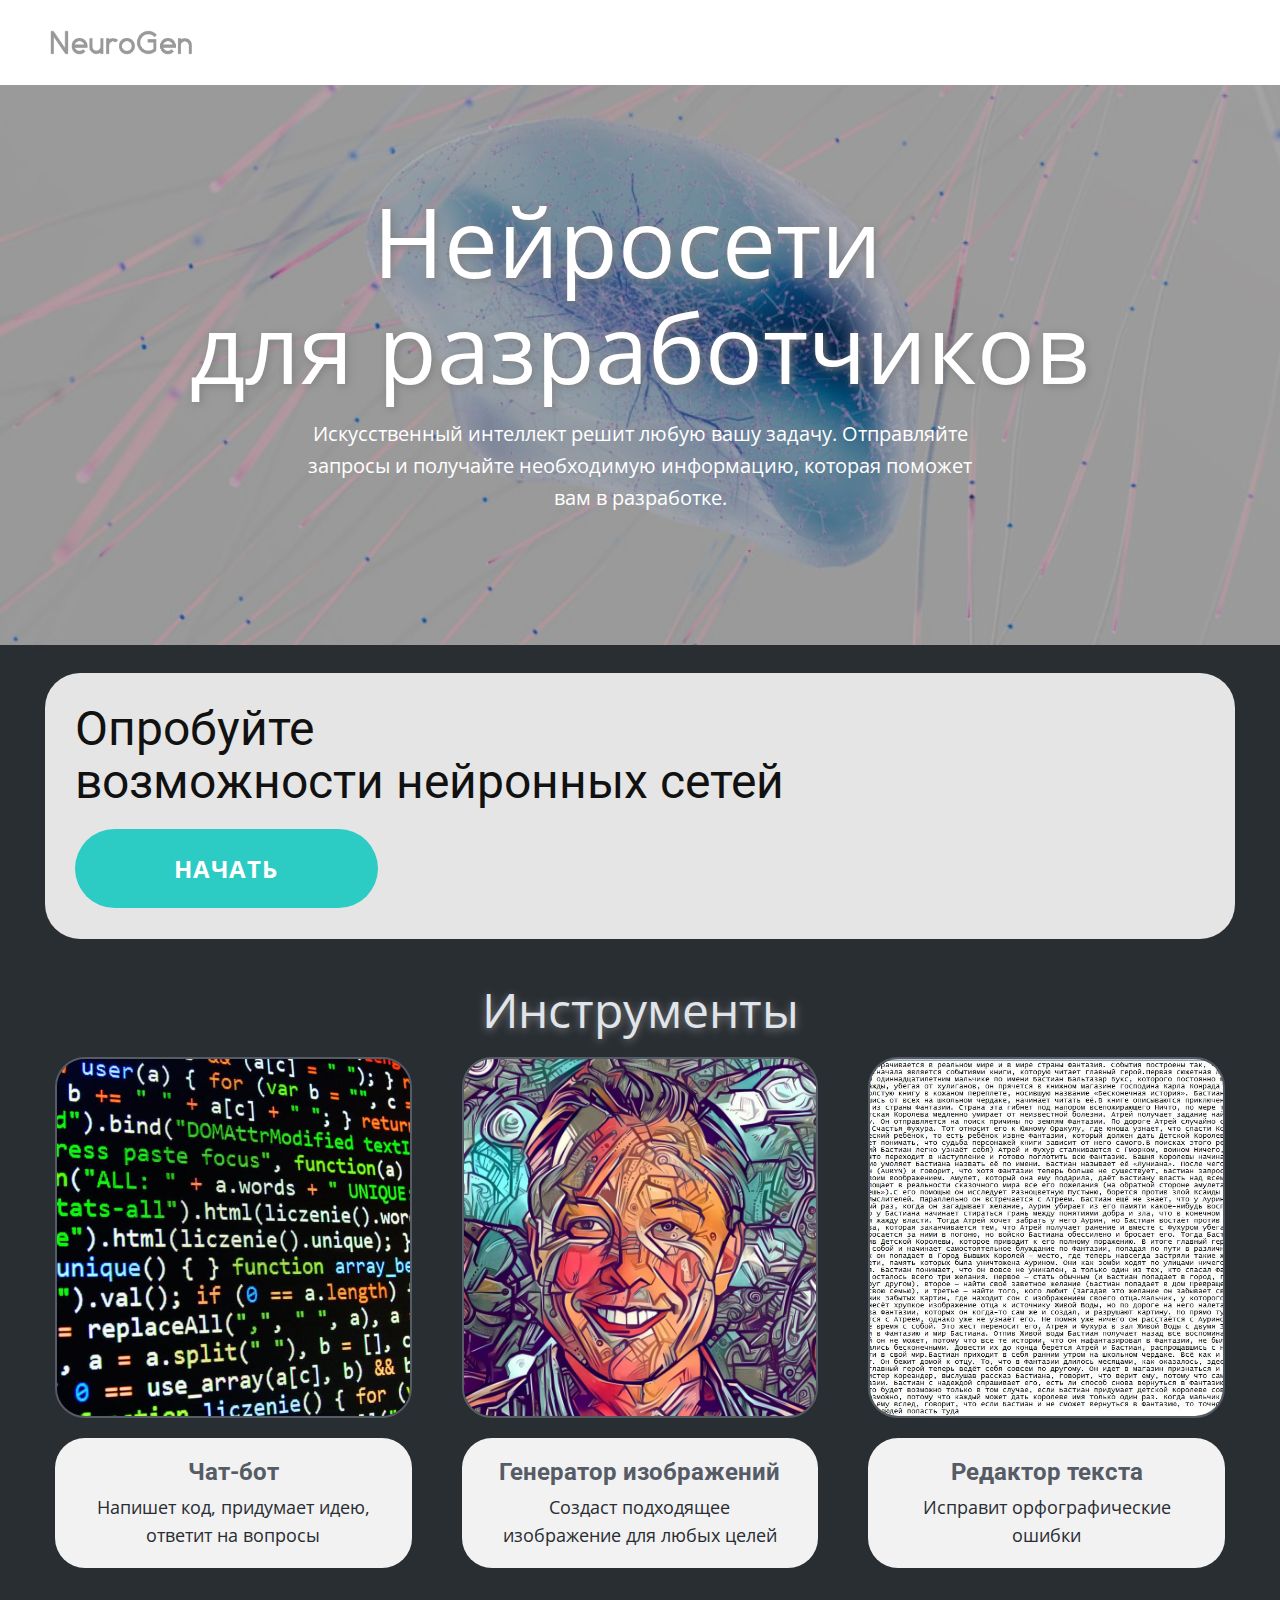
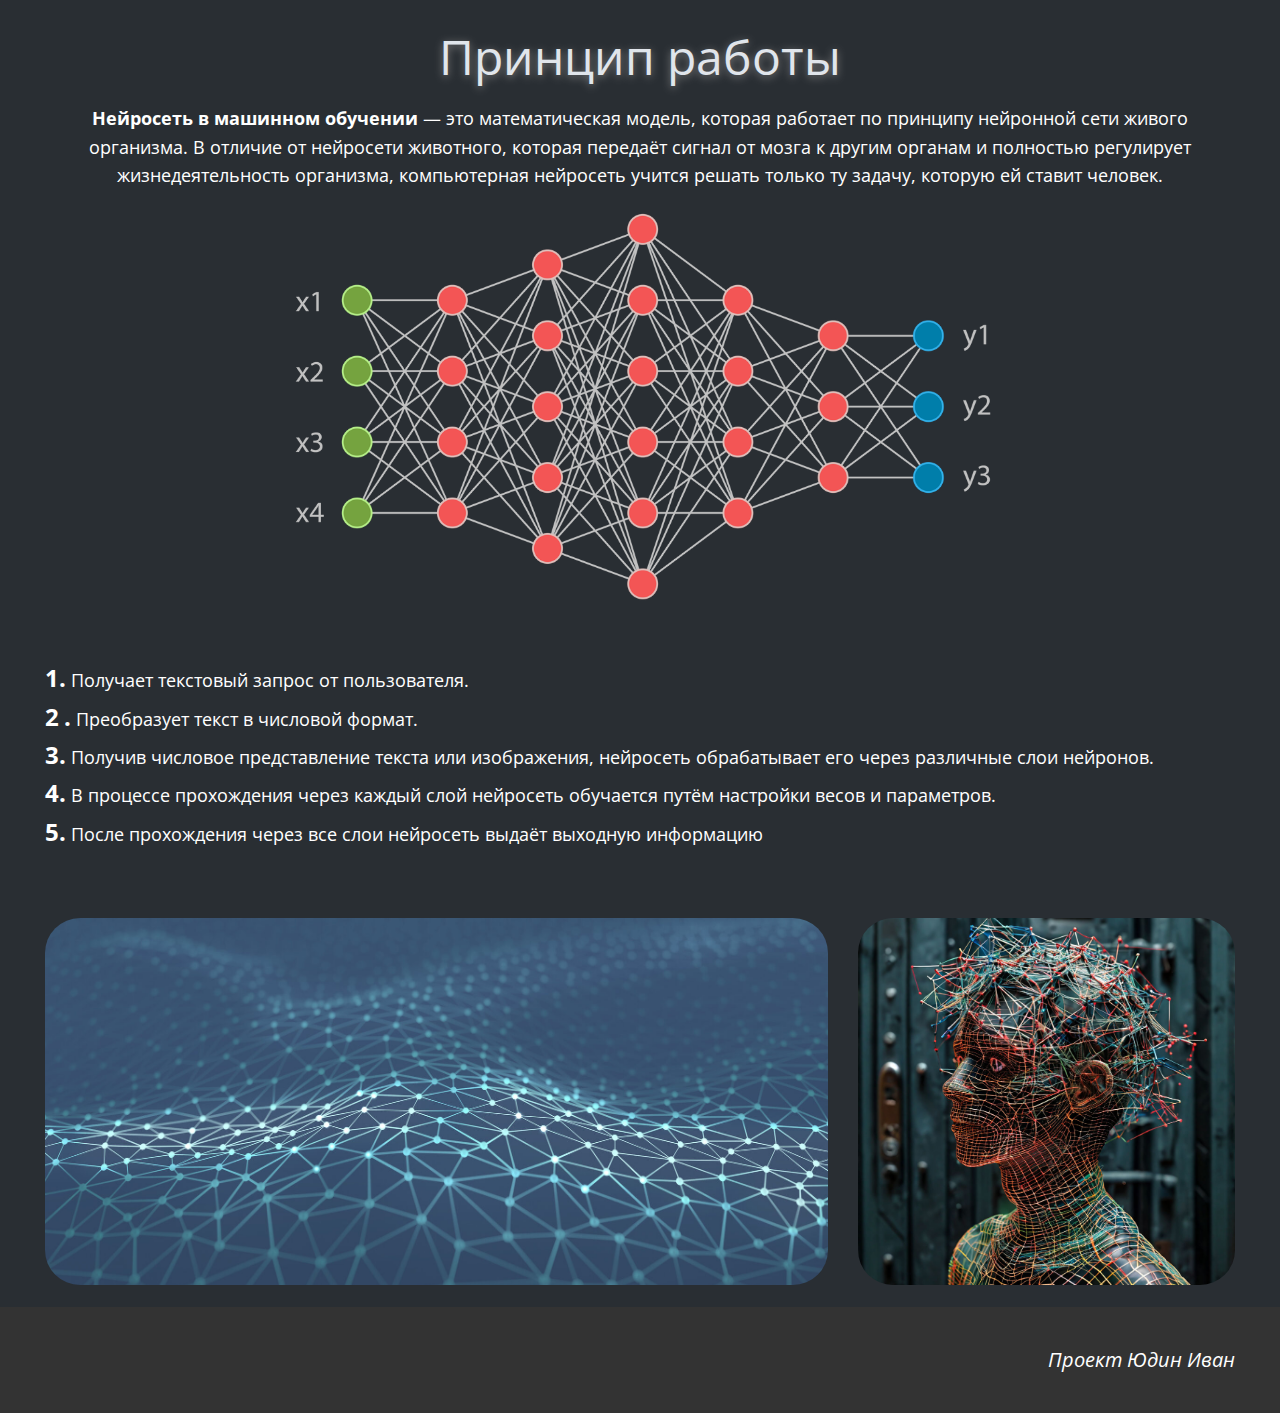
==== index.html @ 6a0258d7 "Add files via upload" ====
<!DOCTYPE html>
<html style="font-size: 16px" lang="ru">
  <head>
    <meta name="viewport" content="width=device-width, initial-scale=1.0" />
    <meta charset="utf-8" />
    <meta
      name="keywords"
      content="Разнообразные средства для разработки, Полезные инструменты программиста, Набор инструментов для разработчика, Управление версиями, Анализ кода, Инструментарий для создания приложений, Что говорят люди, Отладка приложений"
    />
    <meta name="description" content="" />
    <title>main</title>
    <link rel="stylesheet" href="nicepage.css" media="screen" />
    <link rel="stylesheet" href="index.css" media="screen" />
    <script
      class="u-script"
      type="text/javascript"
      src="jquery.js"
      defer=""
    ></script>
    <script
      class="u-script"
      type="text/javascript"
      src="nicepage.js"
      defer=""
    ></script>
    <meta name="generator" content="Nicepage 7.4.4, nicepage.com" />
    <link
      id="u-theme-google-font"
      rel="stylesheet"
      href="https://fonts.googleapis.com/css?family=Roboto:100,100i,300,300i,400,400i,500,500i,700,700i,900,900i|Open+Sans:300,300i,400,400i,500,500i,600,600i,700,700i,800,800i"
    />
    <script type="application/ld+json">
      {
        "@context": "http://schema.org",
        "@type": "Organization",
        "name": "",
        "logo": "images/NeuroGen_LOGO.png"
      }
    </script>
    <meta name="theme-color" content="#478ac9" />
    <meta property="og:title" content="main" />
    <meta property="og:type" content="website" />
    <meta data-intl-tel-input-cdn-path="intlTelInput/" />
  </head>
  <body
    data-home-page="main.html"
    data-home-page-title="main"
    data-path-to-root="./"
    data-include-products="false"
    class="u-body u-overlap u-overlap-contrast u-overlap-transparent u-xl-mode"
    data-lang="ru"
  >
    <header class="u-clearfix u-header u-palette-5-dark-3 u-header" id="header">
      <div class="u-clearfix u-sheet u-valign-middle u-sheet-1">
        <a
          href="./"
          data-page-id="48339952"
          class="u-image u-logo u-image-1"
          title="Страница 1"
          data-image-width="1890"
          data-image-height="303"
        >
          <img
            src="images/NeuroGen_LOGO.png"
            class="u-logo-image u-logo-image-1"
          />
        </a>
      </div>
    </header>
    <section
      class="u-clearfix u-image u-shading u-section-1"
      id="sec-a7bc"
      data-image-width="425"
      data-image-height="319"
    >
      <div class="u-clearfix u-sheet u-sheet-1">
        <h1 class="u-align-center u-custom-font u-text u-text-font u-text-1">
          Нейросети&nbsp;<br />для разработчиков
        </h1>
        <p
          class="u-align-center u-hidden-md u-hidden-sm u-hidden-xs u-text u-text-2"
        >
          Искусственный интеллект решит любую вашу задачу. Отправляйте запросы и
          получайте необходимую информацию, которая ​поможет вам в разработке.
        </p>
      </div>
    </section>
    <section
      class="u-clearfix u-container-align-center u-lightbox u-palette-1-dark-3 u-section-2"
      id="sec-fe4e"
    >
      <div class="u-clearfix u-sheet u-valign-middle u-sheet-1">
        <div
          class="data-layout-selected u-clearfix u-expanded-width u-gutter-30 u-layout-wrap u-layout-wrap-1"
        >
          <div class="u-layout">
            <div class="u-layout-row">
              <div
                class="u-container-align-center-sm u-container-align-center-xs u-container-style u-grey-10 u-layout-cell u-radius u-shape-round u-size-60 u-layout-cell-1"
              >
                <div
                  class="u-container-layout u-valign-top u-container-layout-1"
                >
                  <h2
                    class="u-align-center-sm u-align-center-xs u-align-left-lg u-align-left-md u-align-left-xl u-text u-text-default u-text-1"
                  >
                    Опробуйте<br />возможности нейронных сетей
                  </h2>
                  <a
                    href="tools.html"
                    data-page-id="136005685"
                    class="u-align-center-sm u-align-center-xs u-align-left-lg u-align-left-md u-align-left-xl u-border-0 u-btn u-button-style u-hover-feature u-palette-4-base u-btn-1"
                    title="tools"
                    >НАЧАТЬ
                  </a>
                </div>
              </div>
            </div>
          </div>
        </div>
      </div>
    </section>
    <section class="u-clearfix u-shading u-section-3" id="sec-b5f5">
      <div class="u-clearfix u-sheet u-sheet-1">
        <h2
          class="u-align-center u-custom-font u-text u-text-font u-text-palette-5-light-2 u-text-1"
        >
          Инструменты
        </h2>
        <div class="u-expanded-width u-list u-list-1">
          <div class="u-repeater u-repeater-1">
            <div
              class="u-container-style u-hover-feature u-list-item u-repeater-item u-list-item-1"
            >
              <div
                class="u-container-layout u-similar-container u-valign-top u-container-layout-1"
              >
                <img
                  class="u-border-2 u-border-palette-5-dark-2 u-expanded-width u-image u-image-round u-radius u-image-1"
                  src="images/7470c218dc765124f97b22f5191382a1.1000x667x1.jpg"
                  alt=""
                  data-image-width="1000"
                  data-image-height="667"
                  data-href="tools.html"
                  data-page-id="136005685"
                  title="tools"
                />
                <div
                  class="u-container-align-center-sm u-container-align-center-xs u-container-style u-expanded-width u-grey-5 u-group u-radius u-shape-round u-group-1"
                  data-href="tools.html"
                  data-page-id="136005685"
                  title="tools"
                >
                  <div class="u-container-layout u-container-layout-2">
                    <h6
                      class="u-align-center u-text u-text-default u-text-palette-5-dark-2 u-text-2"
                    >
                      Чат-бот
                    </h6>
                    <p
                      class="u-align-center u-text u-text-default u-text-palette-5-dark-3 u-text-3"
                    >
                      Напишет код, придумает идею, ответит на вопросы
                    </p>
                  </div>
                </div>
              </div>
            </div>
            <div
              class="u-container-style u-hover-feature u-list-item u-repeater-item u-list-item-2"
            >
              <div
                class="u-container-layout u-similar-container u-valign-top u-container-layout-3"
              >
                <img
                  class="u-border-2 u-border-palette-5-dark-2 u-expanded-width u-image u-image-round u-radius u-image-2"
                  src="images/i.webp"
                  alt=""
                  data-image-width="1536"
                  data-image-height="1620"
                  data-href="tools.html"
                  data-page-id="136005685"
                  title="tools"
                />
                <div
                  class="u-container-style u-expanded-width u-grey-5 u-group u-radius u-shape-round u-group-2"
                  data-href="tools.html"
                  data-page-id="136005685"
                  title="tools"
                >
                  <div class="u-container-layout u-container-layout-4">
                    <h6
                      class="u-align-center u-text u-text-default u-text-palette-5-dark-2 u-text-4"
                    >
                      <a
                        class="u-active-none u-border-none u-btn u-button-link u-button-style u-hover-none u-none u-btn-1"
                        href="tools.html"
                        data-page-id="136005685"
                        >Генератор изображений
                      </a>
                    </h6>
                    <p
                      class="u-align-center u-text u-text-default u-text-palette-5-dark-3 u-text-5"
                    >
                      Создаст подходящее изображение для любых целей
                    </p>
                  </div>
                </div>
              </div>
            </div>
            <div
              class="u-container-style u-hover-feature u-list-item u-repeater-item u-list-item-3"
            >
              <div
                class="u-container-layout u-similar-container u-valign-top u-container-layout-5"
              >
                <img
                  class="u-border-2 u-border-palette-5-dark-2 u-expanded-width u-image u-image-round u-radius u-image-3"
                  src="images/2318.jpg"
                  alt=""
                  data-image-width="896"
                  data-image-height="657"
                  data-href="tools.html"
                  data-page-id="136005685"
                  title="tools"
                />
                <div
                  class="u-container-style u-expanded-width u-grey-5 u-group u-radius u-shape-round u-group-3"
                  data-href="tools.html"
                  data-page-id="136005685"
                  title="tools"
                >
                  <div class="u-container-layout u-container-layout-6">
                    <h6
                      class="u-align-center u-text u-text-default u-text-palette-5-dark-2 u-text-6"
                    >
                      Редактор текста
                    </h6>
                    <p
                      class="u-align-center u-text u-text-default u-text-palette-5-dark-3 u-text-7"
                    >
                      Исправит орфографические ошибки
                    </p>
                  </div>
                </div>
              </div>
            </div>
          </div>
        </div>
      </div>
    </section>
    <section
      class="u-clearfix u-palette-1-dark-3 u-section-4"
      id="carousel_8dae"
    >
      <div class="u-clearfix u-sheet u-sheet-1">
        <h2
          class="u-align-center u-custom-font u-text u-text-font u-text-palette-5-light-2 u-text-1"
        >
          Принцип работы
        </h2>
        <p class="u-align-center u-text u-text-2">
          <span style="font-weight: 700">Нейросеть в машинном обучении</span> —
          это математическая модель, которая работает по принципу нейронной сети
          живого организма. В отличие от нейросети животного, которая передаёт
          сигнал от мозга к другим органам и полностью регулирует
          жизнедеятельность организма, компьютерная нейросеть учится решать
          только ту задачу, которую ей ставит человек.
        </p>
        <img
          class="u-expanded-width-md u-expanded-width-sm u-expanded-width-xs u-image u-image-contain u-image-default u-image-1"
          src="images/9fbd3c38-06eb-479f-2064-cbab40b7bb17.png"
          alt=""
          data-image-width="1200"
          data-image-height="773"
        />
        <p class="u-align-left u-text u-text-3">
          <span style="font-weight: 700">
            <span style="font-size: 1.5rem">1.</span>
          </span>
          Получает текстовый запрос от пользователя.&nbsp;&nbsp;<br />
          <span style="font-weight: 700; font-size: 1.5rem">2</span>
          <span style="font-size: 1.5rem; font-weight: 700">.</span> Преобразует
          текст в числовой формат.&nbsp;&nbsp;<br />
          <span style="font-weight: 700; font-size: 1.5rem">3.</span> Получив
          числовое представление текста или изображения, нейросеть обрабатывает
          его через различные слои нейронов.&nbsp;&nbsp;<br />
          <span style="font-weight: 700; font-size: 1.5rem">4.</span> В процессе
          прохождения через каждый слой нейросеть обучается&nbsp;путём настройки
          весов и параметров.&nbsp;<br />
          <span style="font-weight: 700; font-size: 1.5rem">5.</span> После
          прохождения через все слои нейросеть выдаёт выходную информацию
        </p>
      </div>
    </section>
    <section
      class="u-clearfix u-container-align-center u-palette-1-dark-3 u-section-5"
      id="carousel_7d79"
    >
      <div class="u-clearfix u-sheet u-valign-middle u-sheet-1">
        <div
          class="data-layout-selected u-clearfix u-expanded-width u-gutter-30 u-layout-wrap u-layout-wrap-1"
        >
          <div class="u-layout">
            <div class="u-layout-col">
              <div class="u-size-60">
                <div class="u-layout-row">
                  <div
                    class="u-container-align-center u-container-style u-image u-image-round u-layout-cell u-radius u-size-40 u-image-1"
                    data-image-width="425"
                    data-image-height="319"
                  >
                    <div class="u-container-layout u-container-layout-1"></div>
                  </div>
                  <div
                    class="u-container-align-center u-container-style u-image u-image-round u-layout-cell u-radius u-size-20 u-image-2"
                    data-image-width="425"
                    data-image-height="283"
                  >
                    <div class="u-container-layout u-container-layout-2"></div>
                  </div>
                </div>
              </div>
            </div>
          </div>
        </div>
      </div>
    </section>
    <style class="u-overlap-style">
      .u-overlap:not(.u-sticky-scroll) .u-header {
        background-color: #ffffff !important;
      }
    </style>

    <footer
      class="u-align-center u-clearfix u-container-align-center u-footer u-grey-80 u-footer"
      id="footer"
    >
      <div class="u-clearfix u-sheet u-valign-middle u-sheet-1">
        <p class="u-align-right u-small-text u-text u-text-variant u-text-1">
          Проект Юдин Иван
        </p>
      </div>
    </footer>
    <span
      style="
        height: 64px;
        width: 64px;
        margin-left: 0px;
        margin-right: auto;
        margin-top: 0px;
        background-image: none;
        right: 20px;
        bottom: 20px;
        padding: 15px;
      "
      class="u-back-to-top u-icon u-icon-circle u-opacity u-opacity-85 u-palette-1-base"
      data-href="#"
      ><svg
        class="u-svg-link"
        preserveAspectRatio="xMidYMin slice"
        viewBox="0 0 551.13 551.13"
      >
        <use
          xmlns:xlink="http://www.w3.org/1999/xlink"
          xlink:href="#svg-1d98"
        ></use></svg>
        <svg
        class="u-svg-content"
        enable-background="new 0 0 551.13 551.13"
        viewBox="0 0 551.13 551.13"
        xmlns="http://www.w3.org/2000/svg"
        id="svg-1d98"
        >
        <path
          d="m275.565 189.451 223.897 223.897h51.668l-275.565-275.565-275.565 275.565h51.668z"
        ></path></svg>
      </span>
  </body>
</html>
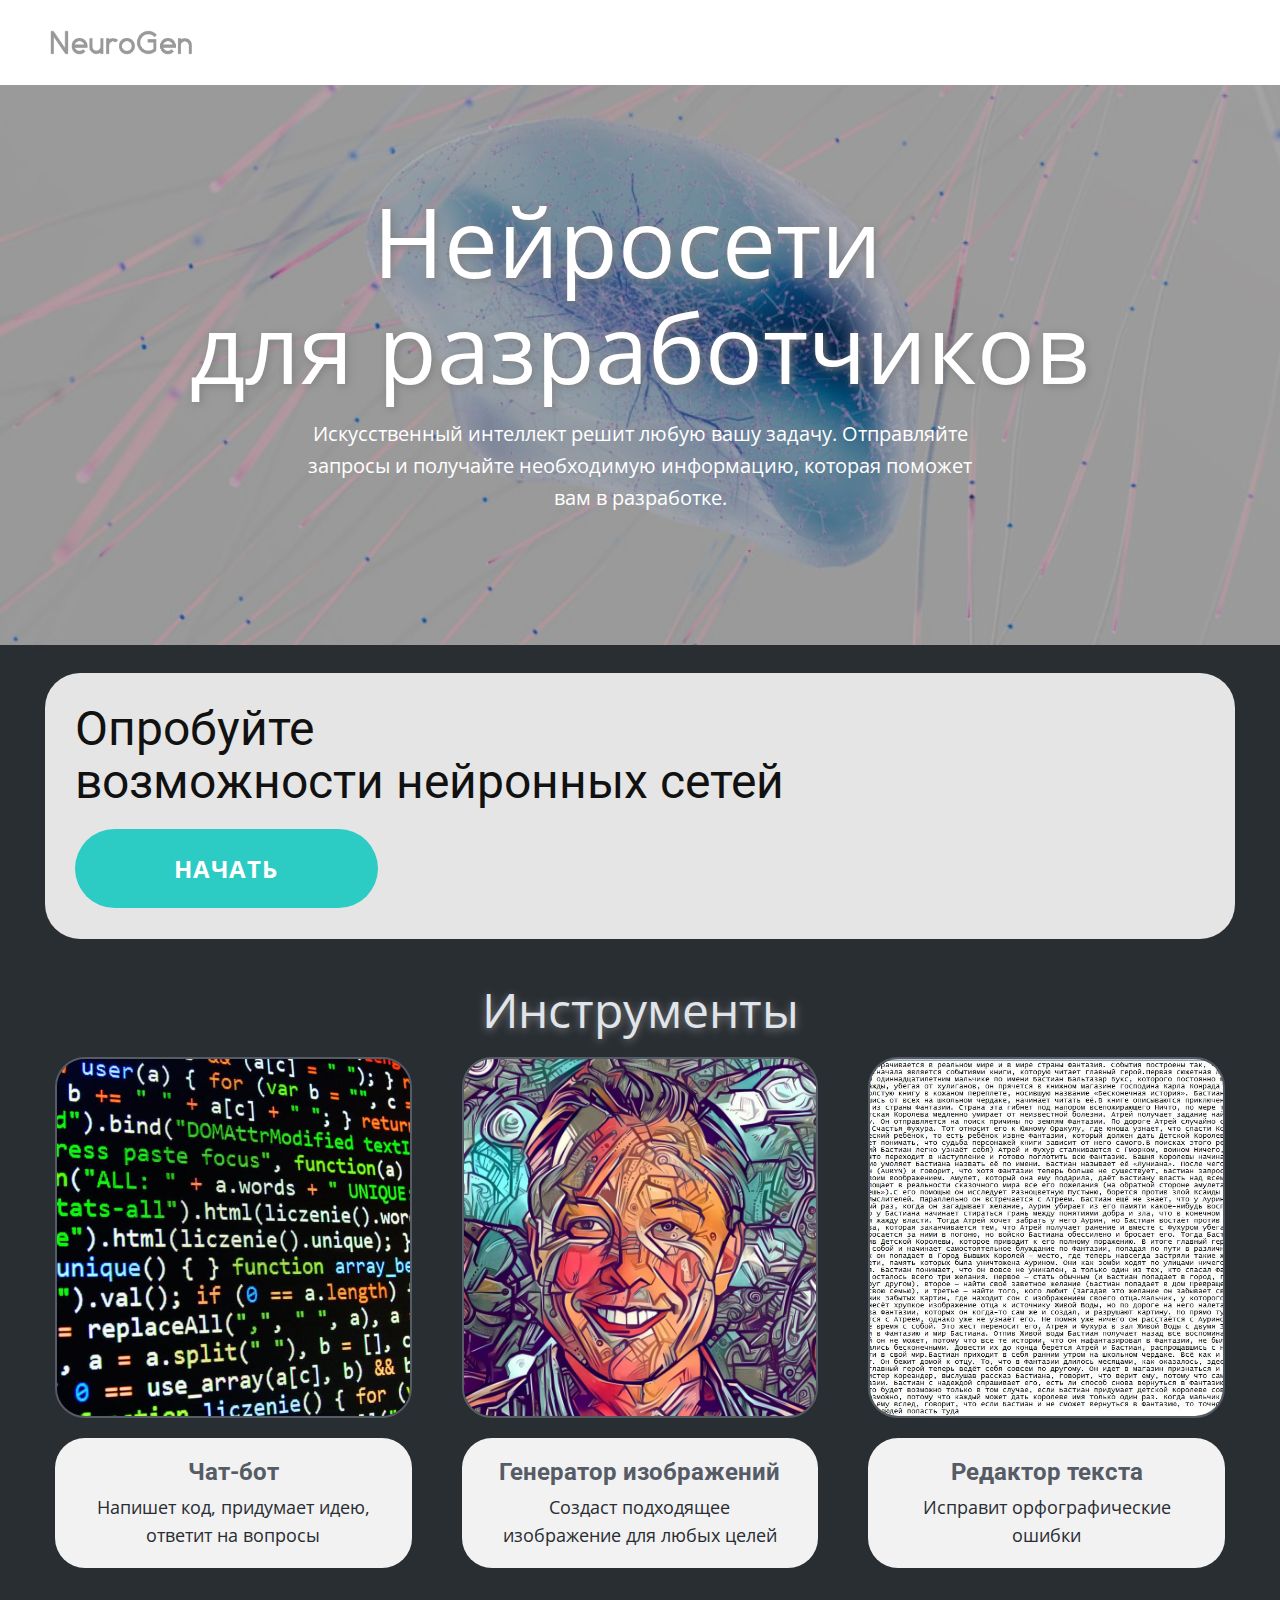
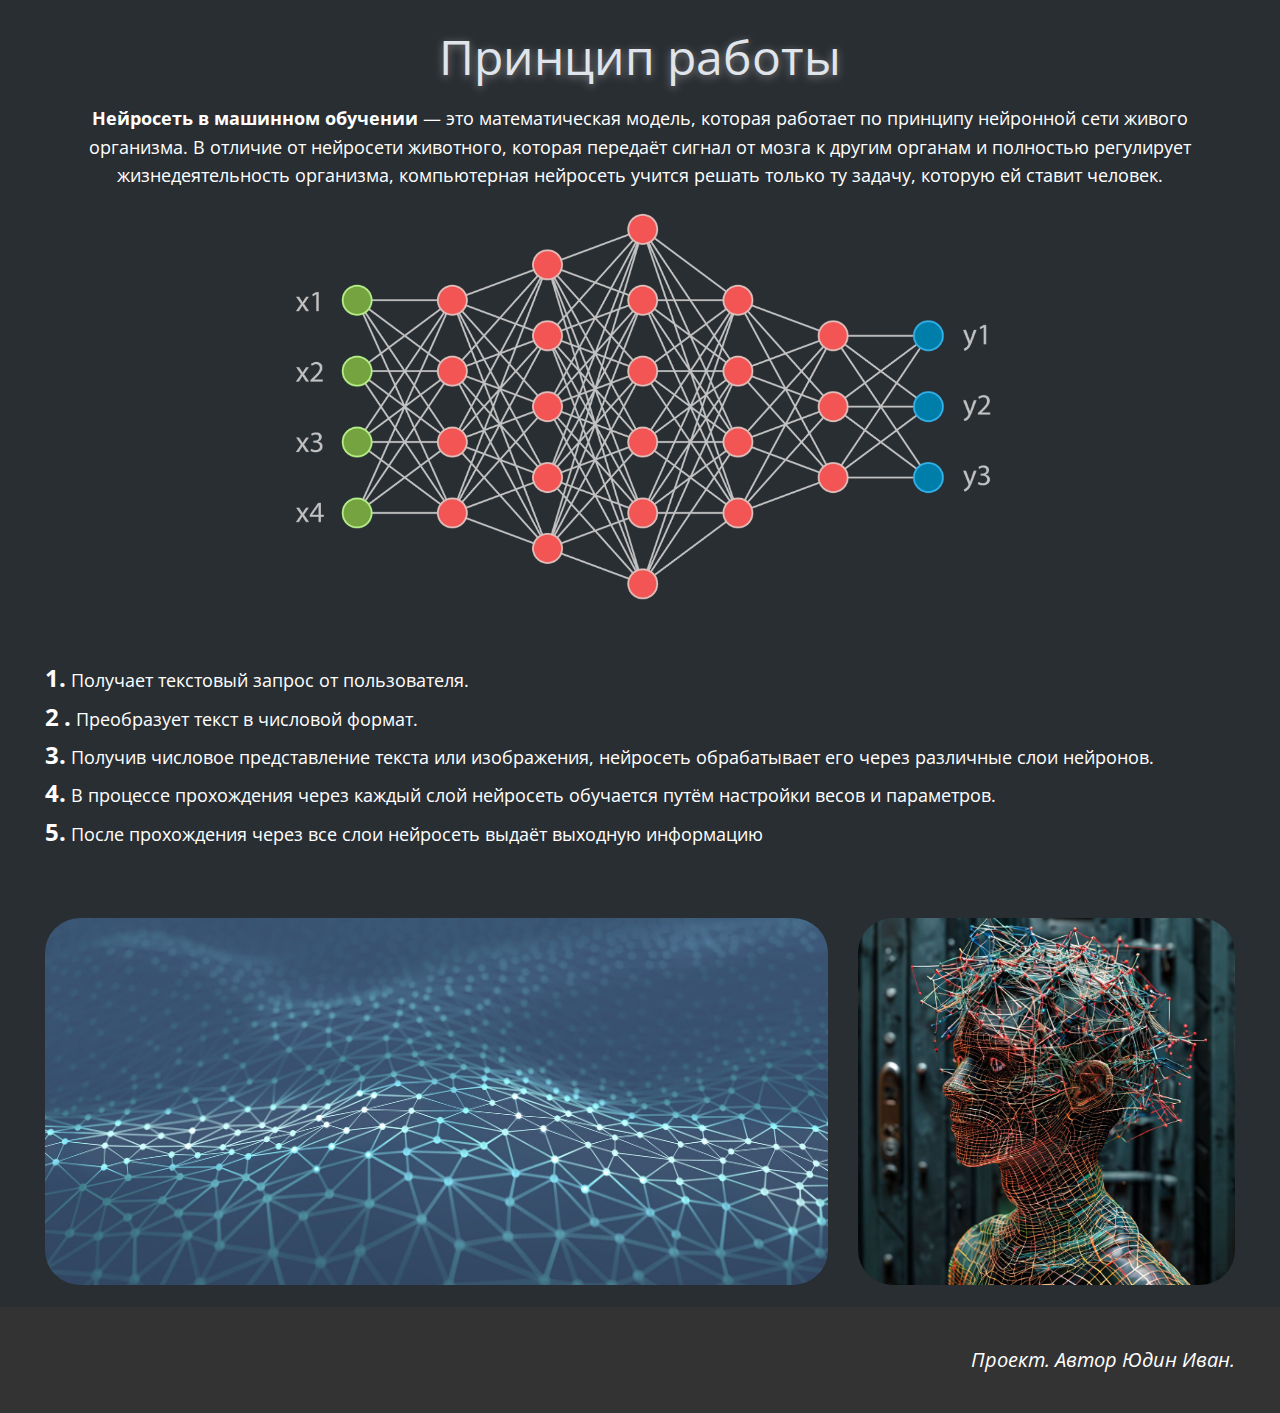
==== commit e1352a9b: "upd" ====
--- a/index.html
+++ b/index.html
@@ -338,7 +338,7 @@
     >
       <div class="u-clearfix u-sheet u-valign-middle u-sheet-1">
         <p class="u-align-right u-small-text u-text u-text-variant u-text-1">
-          Проект Юдин Иван
+          Проект. Автор Юдин Иван.
         </p>
       </div>
     </footer>
